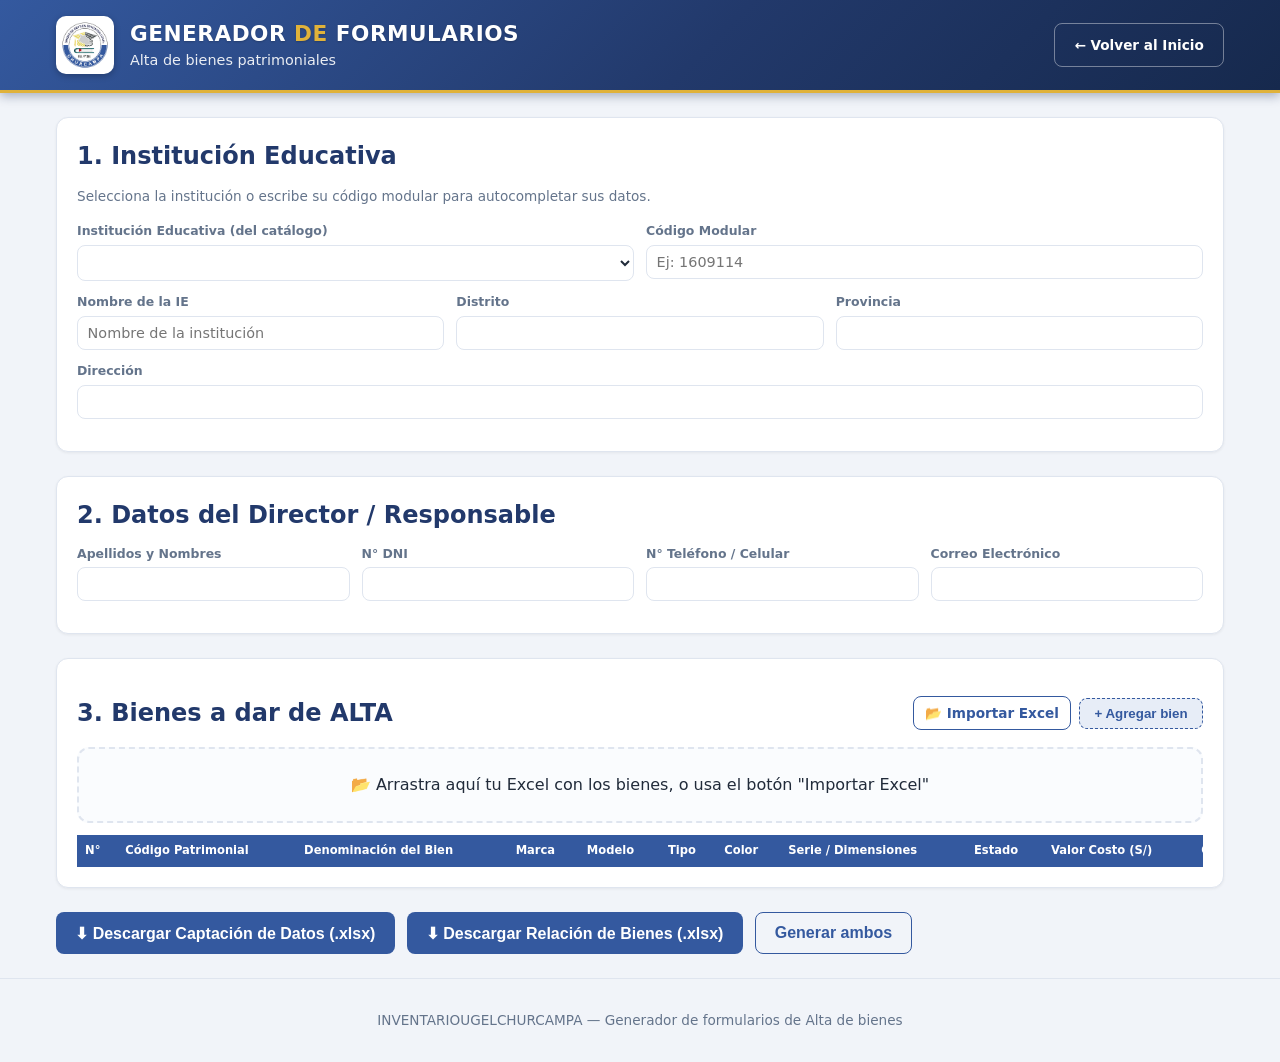
==== formulario.html @ 24ba1847 "formulario (altas)" ====
<!DOCTYPE html>
<html lang="es">
<head>
  <meta charset="UTF-8">
  <meta name="viewport" content="width=device-width, initial-scale=1.0">
  <title>Generador de Formularios - INVENTARIOUGELCHURCAMPA</title>
  <meta name="theme-color" content="#34599f">
  <link rel="icon" type="image/png" href="icon-192.png">
  <link rel="stylesheet" href="styles.css">
  <script src="https://cdn.sheetjs.com/xlsx-0.20.2/package/dist/xlsx.full.min.js"></script>
  <style>
    .form-page { max-width: 1200px; margin: 1.5rem auto; padding: 0 1rem; }
    .f-row { display: grid; grid-template-columns: repeat(auto-fit, minmax(200px, 1fr)); gap: 0.75rem; margin-bottom: 0.75rem; }
    .f-field { display: flex; flex-direction: column; gap: 0.25rem; }
    .f-field label { font-size: 0.78rem; color: var(--muted); font-weight: 600; }
    .f-field input, .f-field select, .f-field textarea {
      padding: 0.5rem 0.6rem; border: 1px solid var(--border); border-radius: 8px;
      font-size: 0.9rem; font-family: inherit; background: #fff; color: var(--text);
    }
    .f-field input:focus, .f-field select:focus { outline: none; border-color: var(--primary); }
    .bienes-head { display: flex; align-items: center; justify-content: space-between; margin: 1rem 0 0.5rem; gap: 1rem; flex-wrap: wrap; }
    .bienes-table-wrap { overflow-x: auto; }
    table.bienes-table { width: 100%; border-collapse: collapse; min-width: 1700px; }
    .bienes-table th { background: var(--primary); color: #fff; padding: 0.45rem 0.5rem; font-size: 0.72rem; text-align: left; white-space: nowrap; position: sticky; top: 0; }
    .bienes-table td { padding: 0.3rem 0.35rem; border-bottom: 1px solid var(--border); vertical-align: top; }
    .bienes-table input { width: 100%; padding: 0.35rem 0.4rem; border: 1px solid var(--border); border-radius: 6px; font-size: 0.8rem; font-family: inherit; }
    .bienes-table td.btn-col { width: 40px; text-align: center; }
    .btn-rem { background: var(--danger); color: #fff; border: none; border-radius: 6px; cursor: pointer; width: 26px; height: 26px; font-size: 1rem; line-height: 1; }
    .btn-add { border: 1px dashed var(--primary); color: var(--primary); background: var(--primary-light); padding: 0.45rem 0.9rem; border-radius: 8px; cursor: pointer; font-weight: 600; }
    .acciones { display: flex; gap: 0.75rem; flex-wrap: wrap; margin-top: 1.25rem; }
    .result-box { margin-top: 1rem; }
    .ucd { display: block; font-size: 0.68rem; color: #9aa4b2; margin-top: 0.15rem; }
    .drop-zone { border: 2px dashed var(--border); border-radius: 12px; padding: 1.5rem; text-align: center; cursor: pointer; transition: background 0.2s; }
    .drop-zone.drag-over { background: var(--primary-light); border-color: var(--primary); }
  </style>
</head>
<body>
  <header class="app-header">
    <div class="header-inner">
      <div class="brand">
        <img src="logo.png" alt="Logo UGEL Churcampa" class="brand-logo">
        <div>
          <h1>GENERADOR <span class="accent">DE</span> FORMULARIOS</h1>
          <p class="subtitle">Alta de bienes patrimoniales</p>
        </div>
      </div>
      <a href="index.html" class="btn btn-ghost" style="color: #fff; border-color: rgba(255,255,255,0.4); text-decoration: none; font-size: 0.85rem;">
        &#8592; Volver al Inicio
      </a>
    </div>
  </header>

  <main class="form-page">
    <section class="card">
      <h2>1. Institución Educativa</h2>
      <p class="resumen-sub">Selecciona la institución o escribe su código modular para autocompletar sus datos.</p>

      <div class="f-row">
        <div class="f-field" style="flex: 2;">
          <label for="ieSelect">Institución Educativa (del catálogo)</label>
          <select id="ieSelect"></select>
        </div>
        <div class="f-field">
          <label for="ieCodMod">Código Modular</label>
          <input type="text" id="ieCodMod" placeholder="Ej: 1609114">
        </div>
      </div>
      <div class="f-row">
        <div class="f-field" style="flex: 3;"><label>Nombre de la IE</label><input type="text" id="ieNombre" placeholder="Nombre de la institución"></div>
        <div class="f-field"><label>Distrito</label><input type="text" id="ieDistrito"></div>
        <div class="f-field"><label>Provincia</label><input type="text" id="ieProvincia"></div>
      </div>
      <div class="f-row">
        <div class="f-field" style="flex: 3;"><label>Dirección</label><input type="text" id="ieDireccion"></div>
      </div>
    </section>

    <section class="card">
      <h2>2. Datos del Director / Responsable</h2>
      <div class="f-row">
        <div class="f-field" style="flex: 2;"><label>Apellidos y Nombres</label><input type="text" id="dirNombre"></div>
        <div class="f-field"><label>N° DNI</label><input type="text" id="dirDni"></div>
        <div class="f-field"><label>N° Teléfono / Celular</label><input type="text" id="dirTel"></div>
        <div class="f-field" style="flex: 2;"><label>Correo Electrónico</label><input type="text" id="dirEmail"></div>
      </div>
    </section>

    <section class="card">
      <div class="bienes-head">
        <h2 style="margin:0;">3. Bienes a dar de ALTA</h2>
        <div style="display:flex; gap:0.5rem; align-items:center;">
          <label id="importLabel" class="btn btn-ghost btn-sm" style="cursor:pointer; margin:0;">&#128194; Importar Excel</label>
          <input type="file" id="importFile" accept=".xls,.xlsx,csv" hidden>
          <button id="addRowBtn" class="btn-add" type="button">+ Agregar bien</button>
        </div>
      </div>

      <div id="dropZone" class="drop-zone" style="margin-bottom:0.75rem;">
        <p style="margin:0;">&#128194; Arrastra aquí tu Excel con los bienes, o usa el botón "Importar Excel"</p>
      </div>

      <div class="bienes-table-wrap">
        <table class="bienes-table" id="bienesTable">
          <thead>
            <tr>
              <th>N°</th>
              <th>Código Patrimonial</th>
              <th>Denominación del Bien</th>
              <th>Marca</th>
              <th>Modelo</th>
              <th>Tipo</th>
              <th>Color</th>
              <th>Serie / Dimensiones</th>
              <th>Estado</th>
              <th>Valor Costo (S/)</th>
              <th>Cant.</th>
              <th>Valor Total (S/)</th>
              <th>Causal / Motivo de Alta</th>
              <th>Observaciones</th>
              <th></th>
            </tr>
          </thead>
          <tbody id="bienesBody"></tbody>
        </table>
      </div>
    </section>

    <div class="acciones">
      <button id="genCaptacion" class="btn btn-primary">&#11015; Descargar Captación de Datos (.xlsx)</button>
      <button id="genRelacion" class="btn btn-primary">&#11015; Descargar Relación de Bienes (.xlsx)</button>
      <button id="genAmbos" class="btn btn-ghost">Generar ambos</button>
    </div>
    <div id="result" class="result-box" hidden></div>
  </main>

  <footer class="app-footer">
    <p>INVENTARIOUGELCHURCAMPA &mdash; Generador de formularios de Alta de bienes</p>
  </footer>

  <script src="instituciones.js"></script>
  <script src="formulario.js"></script>
  <script>
    if ("serviceWorker" in navigator) {
      window.addEventListener("load", function () {
        navigator.serviceWorker.register("sw.js").catch(function (err) {
          console.error("Error al registrar el service worker:", err);
        });
      });
    }
  </script>
</body>
</html>
---- styles.css ----
:root {
  --primary: #34599f;
  --primary-dark: #22396b;
  --primary-deep: #16294d;
  --primary-light: #e7edf7;
  --accent: #e0b23a;
  --accent-dark: #c9982a;
  --bg: #f1f4f9;
  --card: #ffffff;
  --text: #212b3a;
  --muted: #64748b;
  --border: #dfe5ef;
  --danger: #bf1522;
}

* { box-sizing: border-box; }

body {
  margin: 0;
  font-family: "Segoe UI", "Segoe UI Variable", system-ui, -apple-system, Arial, sans-serif;
  background: var(--bg);
  color: var(--text);
  line-height: 1.5;
}

/* Header */
.app-header {
  background: linear-gradient(135deg, var(--primary) 0%, var(--primary-dark) 55%, var(--primary-deep) 100%);
  color: #fff;
  padding: 1rem 0;
  box-shadow: 0 3px 10px rgba(22,41,77,0.35);
  border-bottom: 3px solid var(--accent);
}
.header-inner {
  max-width: 1200px;
  margin: 0 auto;
  padding: 0 1rem;
  display: flex;
  align-items: center;
  justify-content: space-between;
  gap: 1rem;
  flex-wrap: wrap;
}
.brand { display: flex; align-items: center; gap: 1rem; }
.brand-logo {
  width: 58px; height: 58px;
  border-radius: 10px;
  object-fit: contain;
  background: #ffffff;
  padding: 4px;
  box-shadow: 0 2px 6px rgba(0,0,0,0.25);
}
.app-header h1 {
  margin: 0;
  font-size: 1.35rem;
  letter-spacing: 0.5px;
  color: #fff;
  text-shadow: 0 1px 2px rgba(0,0,0,0.2);
}
.app-header h1 span.accent {
  color: var(--accent);
}
.subtitle { margin: 0; opacity: 0.9; font-size: 0.9rem; }

.loading { display: flex; align-items: center; gap: 0.5rem; font-size: 0.9rem; }
.spinner {
  width: 18px; height: 18px; border-radius: 50%;
  border: 3px solid rgba(255,255,255,0.3);
  border-top-color: #fff;
  animation: spin 0.8s linear infinite;
}
@keyframes spin { to { transform: rotate(360deg); } }

/* Boton de instalacion (PWA) */
.btn-install {
  display: inline-flex;
  align-items: center;
  gap: 0.5rem;
  background: var(--accent);
  color: #fff;
  border: none;
  border-radius: 8px;
  padding: 0.6rem 0.9rem;
  font-size: 0.9rem;
  font-weight: 700;
  cursor: pointer;
  box-shadow: 0 2px 6px rgba(0,0,0,0.25);
  transition: background 0.2s ease, transform 0.1s ease;
}
.btn-install:hover { background: var(--accent-dark); }
.btn-install:active { transform: translateY(1px); }
.btn-install .install-icon {
  display: inline-flex;
  align-items: center;
  justify-content: center;
  width: 22px; height: 22px;
  border-radius: 50%;
  background: rgba(255,255,255,0.25);
  font-size: 1rem;
  line-height: 1;
}
@media (max-width: 600px) {
  .btn-install { width: 100%; justify-content: center; }
}

.container { max-width: 1200px; margin: 1.5rem auto; padding: 0 1rem; }

/* ---------- Resumen global por tipo de bien ---------- */
.resumen-head {
  display: flex;
  align-items: baseline;
  justify-content: space-between;
  gap: 1rem;
  flex-wrap: wrap;
}
.resumen-total {
  font-size: 0.85rem;
  font-weight: 600;
  color: var(--primary);
  background: var(--primary-light);
  padding: 0.25rem 0.7rem;
  border-radius: 999px;
}
.resumen-sub {
  margin: 0.25rem 0 1rem;
  color: var(--muted);
  font-size: 0.85rem;
}
.ie-resumen-block {
  margin: 0.5rem 0;
  border: 1px solid var(--border);
  border-radius: 10px;
  background: #fbfcff;
  padding: 0.25rem 0.9rem;
}
.ie-resumen-head {
  display: flex;
  align-items: center;
  justify-content: space-between;
  gap: 1rem;
  cursor: pointer;
  list-style: none;
  padding: 0.6rem 0;
  user-select: none;
}
.ie-resumen-head::-webkit-details-marker { display: none; }
.ie-resumen-head h3 {
  margin: 0;
  font-size: 1.05rem;
  color: var(--text);
}
.ie-resumen-hint {
  font-size: 0.78rem;
  color: var(--primary);
  font-weight: 600;
}
.ie-resumen-block[open] .ie-resumen-hint::before { content: "\25BC "; }
.ie-resumen-block:not([open]) .ie-resumen-hint::before { content: "\25B6 "; }
#ieResumenCards {
  margin: 0 0 0.75rem;
}
.resumen-cards {
  display: grid;
  grid-template-columns: repeat(auto-fill, minmax(160px, 1fr));
  gap: 0.75rem;
  margin-bottom: 1.25rem;
}
.resumen-card {
  border: 1px solid var(--border);
  border-top: 4px solid var(--primary);
  border-radius: 10px;
  padding: 0.75rem 0.9rem;
  text-align: center;
  background: #fff;
}
.resumen-num {
  font-size: 1.5rem;
  font-weight: 800;
  line-height: 1.1;
}
.resumen-label {
  font-size: 0.78rem;
  color: var(--muted);
  margin-top: 0.2rem;
}

.card {
  background: var(--card);
  border: 1px solid var(--border);
  border-radius: 12px;
  padding: 1.25rem;
  margin-bottom: 1.5rem;
  box-shadow: 0 1px 3px rgba(0,0,0,0.06);
}
.card h2 { margin-top: 0; margin-bottom: 0.75rem; color: var(--primary-dark); }

/* Search */
.search-row { display: flex; gap: 0.5rem; }
.search-row input {
  flex: 1;
  padding: 0.7rem 0.9rem;
  font-size: 1rem;
  border: 2px solid var(--border);
  border-radius: 8px;
  outline: none;
}
.search-row input:focus { border-color: var(--primary); }

.btn {
  padding: 0.7rem 1.2rem;
  font-size: 1rem;
  border: none;
  border-radius: 8px;
  cursor: pointer;
  transition: background 0.15s, transform 0.05s;
  font-weight: 600;
}
.btn:active { transform: scale(0.98); }
.btn-primary { background: var(--primary); color: #fff; }
.btn-primary:hover { background: var(--primary-dark); }
.btn-primary:disabled { background: #9e9e9e; cursor: not-allowed; }
.btn-ghost { background: transparent; color: var(--primary); border: 1px solid var(--primary); }
.btn-ghost:hover { background: var(--primary-light); }
.btn-sm { padding: 0.35rem 0.7rem; font-size: 0.85rem; }

.result-count { margin-top: 0.75rem; font-size: 0.9rem; color: var(--muted); }

.inst-list {
  list-style: none;
  margin: 0.75rem 0 0;
  padding: 0;
  max-height: 420px;
  overflow-y: auto;
  border: 1px solid var(--border);
  border-radius: 8px;
}
.inst-list li {
  padding: 0.7rem 0.9rem;
  border-bottom: 1px solid var(--border);
  cursor: pointer;
  display: flex;
  justify-content: space-between;
  align-items: center;
  gap: 1rem;
}
.inst-list li:last-child { border-bottom: none; }
.inst-list li:hover { background: var(--primary-light); }
.inst-name { font-weight: 600; }
.inst-info { display: flex; flex-direction: column; gap: 0.15rem; min-width: 0; }
.inst-meta { font-size: 0.78rem; color: var(--muted); }
.inst-badge {
  flex-shrink: 0;
  font-size: 0.7rem;
  font-weight: 700;
  background: var(--primary-light);
  color: var(--primary-dark);
  padding: 0.2rem 0.55rem;
  border-radius: 999px;
  text-transform: uppercase;
  letter-spacing: 0.5px;
  border: 1px solid rgba(52,89,159,0.25);
}

.inst-meta-box {
  margin-top: 0.75rem;
  display: grid;
  grid-template-columns: repeat(auto-fit, minmax(160px, 1fr));
  gap: 0.4rem 1rem;
  background: #fafcfe;
  border: 1px solid var(--border);
  border-radius: 8px;
  padding: 0.75rem 0.9rem;
  max-width: 620px;
}
.inst-meta-row { display: flex; gap: 0.4rem; font-size: 0.8rem; }
.inst-meta-key { color: var(--muted); font-weight: 700; }
.inst-meta-val { color: var(--text); }

.empty {
  margin-top: 1rem;
  padding: 1.5rem;
  text-align: center;
  color: var(--muted);
  background: #fafafa;
  border: 1px dashed var(--border);
  border-radius: 8px;
}

/* Inventory */
.inv-header {
  display: flex;
  justify-content: space-between;
  align-items: flex-start;
  gap: 1rem;
  flex-wrap: wrap;
  margin-bottom: 1rem;
}
.inv-header h2 {
  margin: 0.4rem 0 0.2rem;
  font-size: 1.3rem;
  color: var(--primary-dark);
  padding-left: 0.6rem;
  border-left: 4px solid var(--accent);
}
.inst-cat {
  display: inline-block;
  font-size: 0.72rem; font-weight: 700;
  background: var(--primary-light);
  color: var(--primary-dark);
  padding: 0.2rem 0.6rem;
  border-radius: 999px;
  text-transform: uppercase;
  letter-spacing: 0.5px;
}
.inst-stats { display: flex; gap: 1rem; flex-wrap: wrap; }
.stat {
  text-align: center;
  background: #fafafa;
  border: 1px solid var(--border);
  border-radius: 8px;
  padding: 0.4rem 0.9rem;
  min-width: 70px;
}
.stat .num { font-size: 1.3rem; font-weight: 700; color: var(--primary); }
.stat .lbl { font-size: 0.7rem; color: var(--muted); text-transform: uppercase; letter-spacing: 0.5px; }

.filters {
  display: grid;
  grid-template-columns: repeat(auto-fit, minmax(160px, 1fr));
  gap: 0.75rem;
  margin-bottom: 1rem;
  padding: 0.9rem;
  background: #fafafa;
  border: 1px solid var(--border);
  border-radius: 8px;
}
.filter label {
  display: block;
  font-size: 0.75rem;
  font-weight: 700;
  color: var(--muted);
  text-transform: uppercase;
  letter-spacing: 0.5px;
  margin-bottom: 0.25rem;
}
.filter input, .filter select {
  width: 100%;
  padding: 0.5rem 0.6rem;
  font-size: 0.9rem;
  border: 1px solid var(--border);
  border-radius: 6px;
  outline: none;
  background: #fff;
}
.filter input:focus, .filter select:focus { border-color: var(--primary); }

.toolbar {
  display: flex;
  justify-content: space-between;
  align-items: center;
  margin-bottom: 0.75rem;
}
.shown-count { font-size: 0.85rem; color: var(--muted); }

.table-wrap { overflow-x: auto; border: 1px solid var(--border); border-radius: 8px; }
.inv-table {
  width: 100%;
  border-collapse: collapse;
  font-size: 0.85rem;
  background: #fff;
  min-width: 1000px;
}
.inv-table th {
  background: var(--primary);
  color: #fff;
  padding: 0.55rem 0.6rem;
  text-align: left;
  position: sticky;
  top: 0;
  white-space: nowrap;
}
.inv-table td {
  padding: 0.5rem 0.6rem;
  border-bottom: 1px solid var(--border);
  vertical-align: top;
}
.inv-table tbody tr:nth-child(even) { background: #fafcfa; }
.inv-table tbody tr:hover { background: var(--primary-light); }

/* Resaltado por tipo de condición (A=alta azul, B=baja roja) */
.inv-table tbody tr.fila-b {
  background: #fdecea !important;
  color: #9a1b1b;
}
.inv-table tbody tr.fila-b td {
  color: #9a1b1b;
  font-weight: 600;
}
.inv-table tbody tr.fila-b:hover { background: #fbdcd9 !important; }.inv-table tbody tr.fila-a {
  background: #eaf2fc !important;
  color: #1e4d8f;
}
.inv-table tbody tr.fila-a:hover { background: #dcebf8 !important; }

/* celda de condición destacada con píldora de color */
.inv-table td[data-col="cond"] { font-weight: 700; }
.inv-table tr.fila-b td[data-col="cond"] { color: #b71c1c; text-align: center; }
.inv-table tr.fila-a td[data-col="cond"] { color: #1565c0; text-align: center; }

.leyenda {
  display: flex;
  gap: 1.25rem;
  flex-wrap: wrap;
  margin: 0.5rem 0 0.75rem;
  font-size: 0.8rem;
  color: var(--muted);
}
.leyenda-item {
  display: inline-flex;
  align-items: center;
  gap: 0.4rem;
  font-weight: 600;
}
.leyenda-item i {
  width: 14px;
  height: 14px;
  border-radius: 3px;
  display: inline-block;
}
.leyenda-alta i { background: #eaf2fc; border: 1px solid #1565c0; }
.leyenda-baja i { background: #fdecea; border: 1px solid #b71c1c; }

.badge-estado {
  display: inline-block;
  padding: 0.1rem 0.5rem;
  border-radius: 999px;
  font-size: 0.72rem;
  font-weight: 700;
}
.est-B { background: #c8e6c9; color: #1b5e20; }
.est-R { background: #fff3cd; color: #856404; }
.est-N { background: #e3f2fd; color: #0d47a1; }

footer {
  text-align: center;
  padding: 1.1rem;
  color: var(--muted);
  font-size: 0.85rem;
  border-top: 1px solid var(--border);
}
footer .foot-brand {
  color: var(--primary-dark);
  font-weight: 700;
}

@media (max-width: 600px) {
  .header-inner { flex-direction: column; align-items: flex-start; }
  .search-row { flex-direction: column; }
}

/* Columnas ocultables */
.toolbar-actions { display: flex; gap: 0.5rem; flex-wrap: wrap; }

.col-panel {
  border: 1px solid var(--border);
  border-radius: 8px;
  background: #fafafa;
  padding: 0.75rem;
  margin-bottom: 0.75rem;
}
.col-list {
  display: flex;
  flex-wrap: wrap;
  gap: 0.4rem 1.1rem;
}
.col-item {
  display: flex;
  align-items: center;
  gap: 0.35rem;
  font-size: 0.84rem;
  cursor: pointer;
  user-select: none;
  white-space: nowrap;
}
.col-item input[type="checkbox"] {
  width: 15px; height: 15px;
  cursor: pointer;
  accent-color: var(--primary);
}

.inv-table .col-hidden > td { display: none; }

/* Upload page styles */
.drop-zone {
  border: 3px dashed var(--border);
  border-radius: 12px;
  padding: 3rem 2rem;
  text-align: center;
  cursor: pointer;
  transition: all 0.2s ease;
  background: #fafcfe;
  margin: 1rem 0;
}
.drop-zone:hover, .drop-zone.drag-over {
  border-color: var(--primary);
  background: var(--primary-light);
}
.drop-icon {
  font-size: 3rem;
  margin-bottom: 0.5rem;
}

.status-msg {
  padding: 0.8rem 1rem;
  border-radius: 8px;
  margin: 1rem 0;
  font-size: 0.9rem;
  font-weight: 600;
}
.status-info { background: var(--primary-light); color: var(--primary-dark); }
.status-success { background: #c8e6c9; color: #1b5e20; }
.status-error { background: #ffcdd2; color: #b71c1c; }

.progress-bar {
  height: 8px;
  background: var(--border);
  border-radius: 4px;
  overflow: hidden;
  margin: 1rem 0;
}
.progress-fill {
  height: 100%;
  background: linear-gradient(90deg, var(--primary), var(--accent));
  border-radius: 4px;
  transition: width 0.3s ease;
  width: 0%;
}

.preview-box {
  background: #fafcfe;
  border: 1px solid var(--border);
  border-radius: 8px;
  padding: 1.25rem;
  margin-top: 1rem;
}
.preview-box h3 {
  margin-top: 0;
  color: var(--primary-dark);
}

.result-box {
  border-radius: 8px;
  padding: 1.25rem;
  margin-top: 1rem;
}
.result-box h3 { margin-top: 0; }
.result-success { background: #c8e6c9; color: #1b5e20; border: 1px solid #a5d6a7; }
.result-error { background: #ffcdd2; color: #b71c1c; border: 1px solid #ef9a9a; }
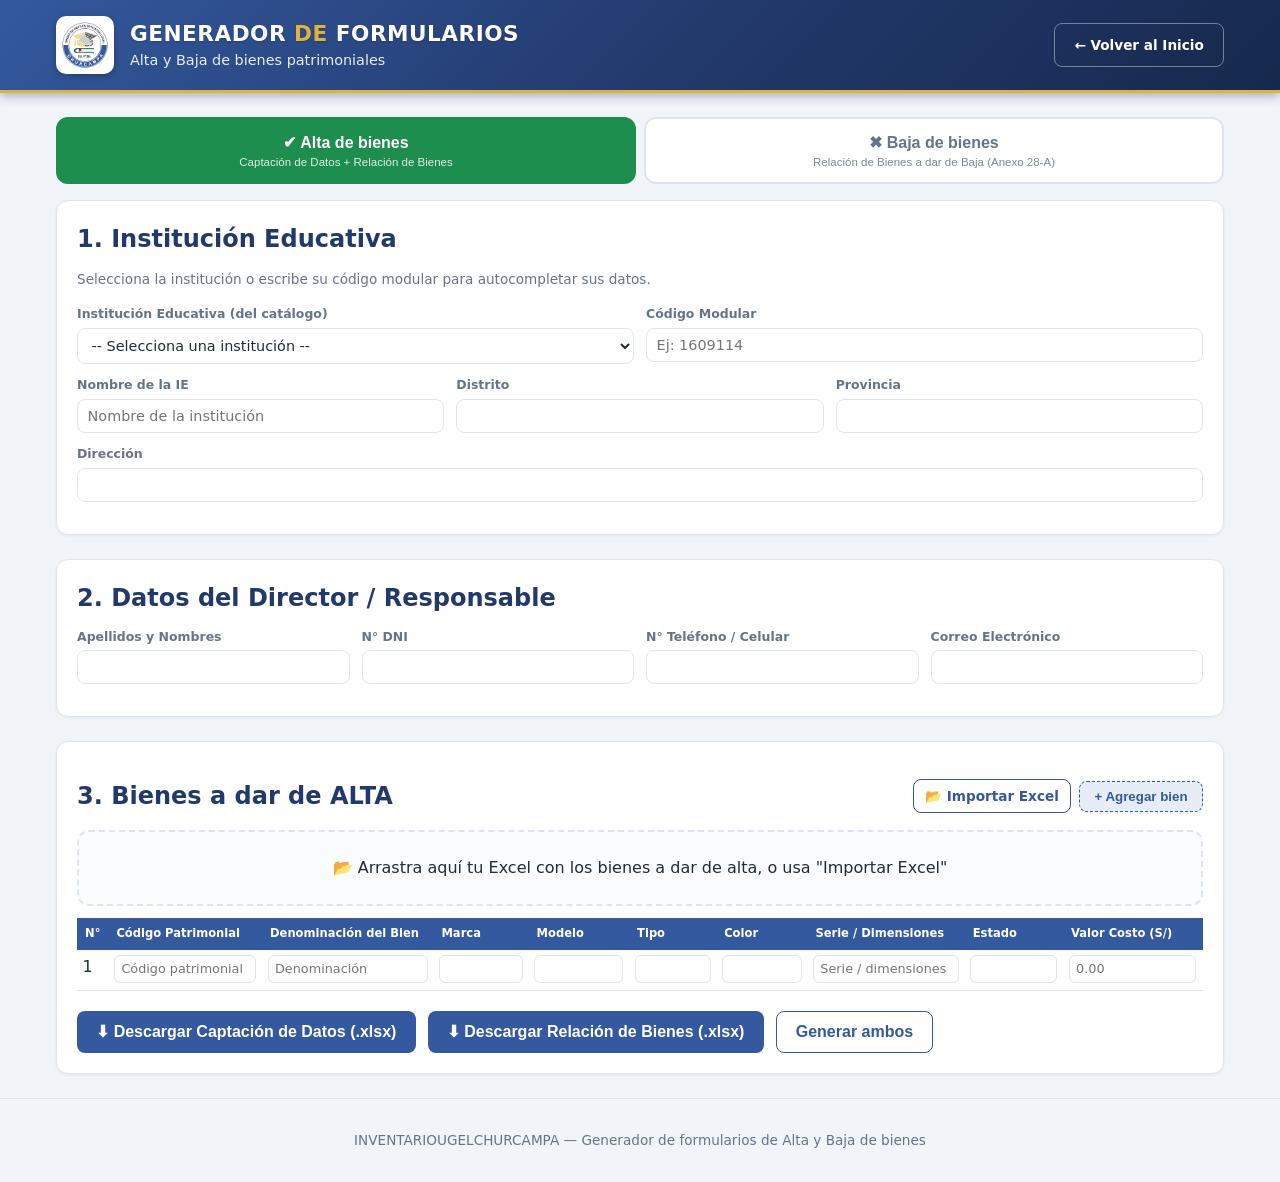
==== commit 6eb426f0: "Modulo de BAJA de bienes: pestanas Alta/Baja y Relacion de Bienes a dar de Baja (Anexo 28-A)" ====
--- a/formulario.html
+++ b/formulario.html
@@ -10,7 +10,7 @@
   <script src="https://cdn.sheetjs.com/xlsx-0.20.2/package/dist/xlsx.full.min.js"></script>
   <style>
     .form-page { max-width: 1200px; margin: 1.5rem auto; padding: 0 1rem; }
-    .f-row { display: grid; grid-template-columns: repeat(auto-fit, minmax(200px, 1fr)); gap: 0.75rem; margin-bottom: 0.75rem; }
+    .f-row { display: grid; grid-template-columns: repeat(auto-fit, minmax(180px, 1fr)); gap: 0.75rem; margin-bottom: 0.75rem; }
     .f-field { display: flex; flex-direction: column; gap: 0.25rem; }
     .f-field label { font-size: 0.78rem; color: var(--muted); font-weight: 600; }
     .f-field input, .f-field select, .f-field textarea {
@@ -23,15 +23,21 @@
     table.bienes-table { width: 100%; border-collapse: collapse; min-width: 1700px; }
     .bienes-table th { background: var(--primary); color: #fff; padding: 0.45rem 0.5rem; font-size: 0.72rem; text-align: left; white-space: nowrap; position: sticky; top: 0; }
     .bienes-table td { padding: 0.3rem 0.35rem; border-bottom: 1px solid var(--border); vertical-align: top; }
-    .bienes-table input { width: 100%; padding: 0.35rem 0.4rem; border: 1px solid var(--border); border-radius: 6px; font-size: 0.8rem; font-family: inherit; }
+    .bienes-table input, .bienes-table select { width: 100%; padding: 0.35rem 0.4rem; border: 1px solid var(--border); border-radius: 6px; font-size: 0.8rem; font-family: inherit; }
     .bienes-table td.btn-col { width: 40px; text-align: center; }
     .btn-rem { background: var(--danger); color: #fff; border: none; border-radius: 6px; cursor: pointer; width: 26px; height: 26px; font-size: 1rem; line-height: 1; }
     .btn-add { border: 1px dashed var(--primary); color: var(--primary); background: var(--primary-light); padding: 0.45rem 0.9rem; border-radius: 8px; cursor: pointer; font-weight: 600; }
     .acciones { display: flex; gap: 0.75rem; flex-wrap: wrap; margin-top: 1.25rem; }
     .result-box { margin-top: 1rem; }
-    .ucd { display: block; font-size: 0.68rem; color: #9aa4b2; margin-top: 0.15rem; }
     .drop-zone { border: 2px dashed var(--border); border-radius: 12px; padding: 1.5rem; text-align: center; cursor: pointer; transition: background 0.2s; }
     .drop-zone.drag-over { background: var(--primary-light); border-color: var(--primary); }
+    .tabs { display: flex; gap: 0.5rem; margin-bottom: 1rem; flex-wrap: wrap; }
+    .tab { flex: 1; min-width: 180px; padding: 0.9rem 1rem; border: 2px solid var(--border); border-radius: 12px;
+      background: #fff; cursor: pointer; font-weight: 700; font-size: 1rem; color: var(--muted); transition: all 0.15s; text-align: center; }
+    .tab.active { background: var(--primary); color: #fff; border-color: var(--primary); }
+    .tab.alt.active { background: #1e8e4e; border-color: #1e8e4e; }
+    .tab.baja.active { background: var(--danger); border-color: var(--danger); }
+    .tab-note { display: block; font-size: 0.72rem; font-weight: 500; margin-top: 0.2rem; opacity: 0.85; }
   </style>
 </head>
 <body>
@@ -41,7 +47,7 @@
         <img src="logo.png" alt="Logo UGEL Churcampa" class="brand-logo">
         <div>
           <h1>GENERADOR <span class="accent">DE</span> FORMULARIOS</h1>
-          <p class="subtitle">Alta de bienes patrimoniales</p>
+          <p class="subtitle">Alta y Baja de bienes patrimoniales</p>
         </div>
       </div>
       <a href="index.html" class="btn btn-ghost" style="color: #fff; border-color: rgba(255,255,255,0.4); text-decoration: none; font-size: 0.85rem;">
@@ -51,6 +57,17 @@
   </header>
 
   <main class="form-page">
+    <div class="tabs">
+      <button id="tabAlta" class="tab alt active" type="button">
+        &#10004; Alta de bienes
+        <span class="tab-note">Captación de Datos + Relación de Bienes</span>
+      </button>
+      <button id="tabBaja" class="tab baja" type="button">
+        &#10006; Baja de bienes
+        <span class="tab-note">Relación de Bienes a dar de Baja (Anexo 28-A)</span>
+      </button>
+    </div>
+
     <section class="card">
       <h2>1. Institución Educativa</h2>
       <p class="resumen-sub">Selecciona la institución o escribe su código modular para autocompletar sus datos.</p>
@@ -85,56 +102,71 @@
       </div>
     </section>
 
-    <section class="card">
+    <section class="card" id="cardAlta">
       <div class="bienes-head">
         <h2 style="margin:0;">3. Bienes a dar de ALTA</h2>
         <div style="display:flex; gap:0.5rem; align-items:center;">
-          <label id="importLabel" class="btn btn-ghost btn-sm" style="cursor:pointer; margin:0;">&#128194; Importar Excel</label>
-          <input type="file" id="importFile" accept=".xls,.xlsx,csv" hidden>
-          <button id="addRowBtn" class="btn-add" type="button">+ Agregar bien</button>
+          <label id="importLabelAlta" class="btn btn-ghost btn-sm" style="cursor:pointer; margin:0;">&#128194; Importar Excel</label>
+          <input type="file" id="importFileAlta" accept=".xls,.xlsx,csv" hidden>
+          <button id="addRowBtnAlta" class="btn-add" type="button">+ Agregar bien</button>
         </div>
       </div>
-
-      <div id="dropZone" class="drop-zone" style="margin-bottom:0.75rem;">
-        <p style="margin:0;">&#128194; Arrastra aquí tu Excel con los bienes, o usa el botón "Importar Excel"</p>
+      <div id="dropZoneAlta" class="drop-zone" style="margin-bottom:0.75rem;">
+        <p style="margin:0;">&#128194; Arrastra aquí tu Excel con los bienes a dar de alta, o usa "Importar Excel"</p>
       </div>
-
       <div class="bienes-table-wrap">
-        <table class="bienes-table" id="bienesTable">
+        <table class="bienes-table" id="bienesTableAlta">
           <thead>
             <tr>
-              <th>N°</th>
-              <th>Código Patrimonial</th>
-              <th>Denominación del Bien</th>
-              <th>Marca</th>
-              <th>Modelo</th>
-              <th>Tipo</th>
-              <th>Color</th>
-              <th>Serie / Dimensiones</th>
-              <th>Estado</th>
-              <th>Valor Costo (S/)</th>
-              <th>Cant.</th>
-              <th>Valor Total (S/)</th>
-              <th>Causal / Motivo de Alta</th>
-              <th>Observaciones</th>
-              <th></th>
+              <th>N°</th><th>Código Patrimonial</th><th>Denominación del Bien</th><th>Marca</th><th>Modelo</th>
+              <th>Tipo</th><th>Color</th><th>Serie / Dimensiones</th><th>Estado</th>
+              <th>Valor Costo (S/)</th><th>Cant.</th><th>Valor Total (S/)</th><th>Causal / Motivo de Alta</th><th>Observaciones</th><th></th>
             </tr>
           </thead>
-          <tbody id="bienesBody"></tbody>
+          <tbody id="bienesBodyAlta"></tbody>
         </table>
+      </div>
+      <div class="acciones">
+        <button id="genCaptacion" class="btn btn-primary">&#11015; Descargar Captación de Datos (.xlsx)</button>
+        <button id="genRelacion" class="btn btn-primary">&#11015; Descargar Relación de Bienes (.xlsx)</button>
+        <button id="genAmbos" class="btn btn-ghost">Generar ambos</button>
       </div>
     </section>
 
-    <div class="acciones">
-      <button id="genCaptacion" class="btn btn-primary">&#11015; Descargar Captación de Datos (.xlsx)</button>
-      <button id="genRelacion" class="btn btn-primary">&#11015; Descargar Relación de Bienes (.xlsx)</button>
-      <button id="genAmbos" class="btn btn-ghost">Generar ambos</button>
-    </div>
+    <section class="card" id="cardBaja" hidden>
+      <div class="bienes-head">
+        <h2 style="margin:0;">3. Bienes a dar de BAJA</h2>
+        <div style="display:flex; gap:0.5rem; align-items:center;">
+          <label id="importLabelBaja" class="btn btn-ghost btn-sm" style="cursor:pointer; margin:0;">&#128194; Importar Excel</label>
+          <input type="file" id="importFileBaja" accept=".xls,.xlsx,csv" hidden>
+          <button id="addRowBtnBaja" class="btn-add" type="button">+ Agregar bien</button>
+        </div>
+      </div>
+      <div id="dropZoneBaja" class="drop-zone" style="margin-bottom:0.75rem;">
+        <p style="margin:0;">&#128194; Arrastra aquí tu Excel con los bienes a dar de baja, o usa "Importar Excel"</p>
+      </div>
+      <div class="bienes-table-wrap">
+        <table class="bienes-table" id="bienesTableBaja">
+          <thead>
+            <tr>
+              <th>N°</th><th>Código Patrimonial</th><th>Denominación del Bien</th><th>Marca</th><th>Modelo</th>
+              <th>Tipo</th><th>Color</th><th>Serie / Dimensiones</th><th>N° Placa</th><th>N° Motor</th>
+              <th>N° Chasis</th><th>Año Fabr.</th><th>Estado</th><th>Valor en Libros (S/)</th><th>Causal de Baja</th><th>Ubicación</th><th></th>
+            </tr>
+          </thead>
+          <tbody id="bienesBodyBaja"></tbody>
+        </table>
+      </div>
+      <div class="acciones">
+        <button id="genBaja" class="btn btn-primary">&#11015; Descargar Relación de Bienes a dar de Baja (.xlsx)</button>
+      </div>
+    </section>
+
     <div id="result" class="result-box" hidden></div>
   </main>
 
   <footer class="app-footer">
-    <p>INVENTARIOUGELCHURCAMPA &mdash; Generador de formularios de Alta de bienes</p>
+    <p>INVENTARIOUGELCHURCAMPA &mdash; Generador de formularios de Alta y Baja de bienes</p>
   </footer>
 
   <script src="instituciones.js"></script>
